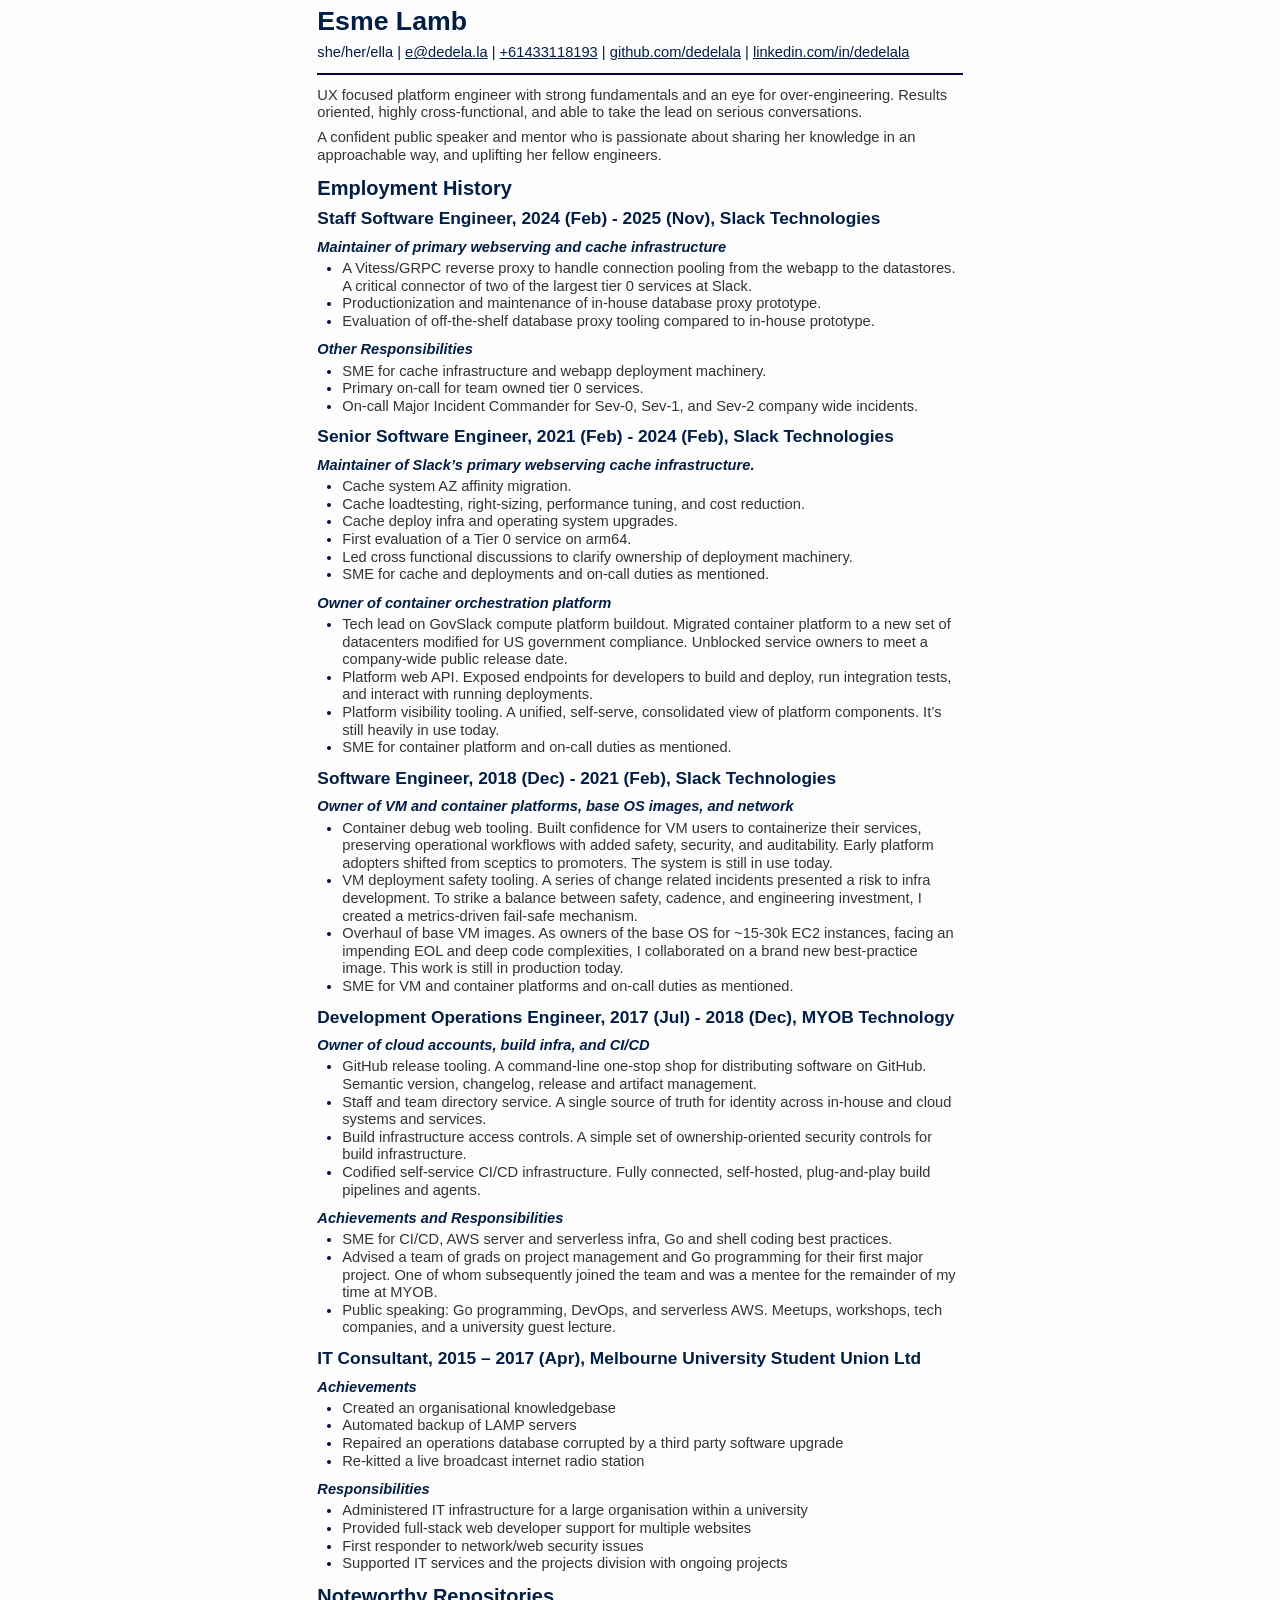
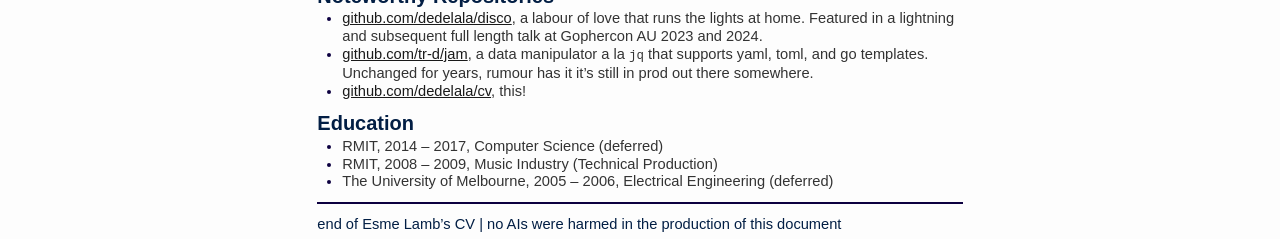
==== index.html @ 30c2322b "serving fundamentals in 2026" ====
<!DOCTYPE html>
<html xmlns="http://www.w3.org/1999/xhtml">
<head>
  <meta charset="utf-8" />
  <meta name="generator" content="pandoc 3.10" />
  <meta name="viewport" content="width=device-width, initial-scale=1.0, user-scalable=yes" />
  <meta name="author" content="Esme Lamb" />
  <title>Esme Lamb CV</title>
  <style>
    /* Default styles provided by pandoc.
    ** See https://pandoc.org/MANUAL.html#variables-for-html for config info.
    */
    html {
      color: #1a1a1a;
      background-color: #fdfdfd;
    }
    body {
      margin: 0 auto;
      max-width: 36em;
      padding-left: 50px;
      padding-right: 50px;
      padding-top: 50px;
      padding-bottom: 50px;
      hyphens: auto;
      overflow-wrap: break-word;
      text-rendering: optimizeLegibility;
      font-kerning: normal;
    }
    @media (max-width: 600px) {
      body {
        font-size: 0.9em;
        padding: 12px;
      }
      h1 {
        font-size: 1.8em;
      }
    }
    @media print {
      html {
        background-color: white;
      }
      body {
        background-color: transparent;
        color: black;
        font-size: 12pt;
      }
      p, h2, h3 {
        orphans: 3;
        widows: 3;
      }
      h2, h3, h4 {
        page-break-after: avoid;
      }
    }
    p {
      margin: 1em 0;
    }
    a {
      color: #1a1a1a;
    }
    a:visited {
      color: #1a1a1a;
    }
    img {
      max-width: 100%;
    }
    svg {
      height: auto;
      max-width: 100%;
    }
    h1, h2, h3, h4, h5, h6 {
      margin-top: 1.4em;
    }
    h5, h6 {
      font-size: 1em;
      font-style: italic;
    }
    h6 {
      font-weight: normal;
    }
    ol, ul {
      padding-left: 1.7em;
      margin-top: 1em;
    }
    li > ol, li > ul {
      margin-top: 0;
    }
    blockquote {
      margin: 1em 0 1em 1.7em;
      padding-left: 1em;
      border-left: 2px solid #e6e6e6;
      color: #606060;
    }
    code {
      white-space: pre-wrap;
      font-family: Menlo, Monaco, Consolas, 'Lucida Console', monospace;
      font-size: 85%;
      margin: 0;
      hyphens: manual;
    }
    pre {
      margin: 1em 0;
      overflow: auto;
    }
    pre code {
      padding: 0;
      overflow: visible;
      overflow-wrap: normal;
    }
    .sourceCode {
     background-color: transparent;
     overflow: visible;
    }
    hr {
      border: none;
      border-top: 1px solid #1a1a1a;
      height: 1px;
      margin: 1em 0;
    }
    table {
      margin: 1em 0;
      border-collapse: collapse;
      width: 100%;
      overflow-x: auto;
      display: block;
      font-variant-numeric: lining-nums tabular-nums;
    }
    table caption {
      margin-bottom: 0.75em;
    }
    tbody {
      margin-top: 0.5em;
      border-top: 1px solid #1a1a1a;
      border-bottom: 1px solid #1a1a1a;
    }
    th {
      border-top: 1px solid #1a1a1a;
      padding: 0.25em 0.5em 0.25em 0.5em;
    }
    td {
      padding: 0.125em 0.5em 0.25em 0.5em;
    }
    header {
      margin-bottom: 4em;
      text-align: center;
    }
    #TOC li {
      list-style: none;
    }
    #TOC ul {
      padding-left: 1.3em;
    }
    #TOC > ul {
      padding-left: 0;
    }
    #TOC a:not(:hover) {
      text-decoration: none;
    }
    span.smallcaps{font-variant: small-caps;}
    div.columns{display: flex; gap: 1.5em;}
    div.column{flex: auto;}
    @media screen {
    div.columns{gap: min(4vw, 1.5em);}
    div.column{overflow-x: auto;}
    }
    div.hanging-indent{margin-left: 1.5em; text-indent: -1.5em;}
    /* The extra [class] is a hack that increases specificity enough to
       override a similar rule in reveal.js */
    ul.task-list[class]{list-style: none;}
    ul.task-list li input[type="checkbox"] {
      font-size: inherit;
      width: 0.8em;
      margin: 0 0.8em 0.2em -1.6em;
      vertical-align: middle;
    }
    .display.math{display: block; text-align: center; margin: 0.5rem auto;}
  </style>
  <style>
  body {
      margin: auto;
      padding: 0;
      max-width: 44em;
      color: black;
      font-family: Helvetica, helvetica, Arial, arial, sans-serif;
      font-size: 11pt;
      line-height: 120%;
      color: #333;
  }
  header {
      display: none;
  }
  code {
      font-family: monospace;
  }
  h1 a, h2 a, h3 a, h4 a, h5 a {
      text-decoration: none;
      color: #000;
  }
  h1, h2, h3, h4, h5 {
      font-family: Helvetica, helvetica, Arial, arial, sans-serif;
      font-weight: bold;
      color: #000;
  }
  h1 {
      font-size: 20pt;
  }
  h2 {
      font-size: 15pt;
  }
  h3 {
      font-size: 13pt;
  }
  h4 {
      font-size: 11pt;
      font-style: italic;
  }
  h5 {
      font-size: 11pt;
      font-style: italic;
  }
  h1.title {
      font-size: 200%;
      font-weight: bold;
      padding-top: 0.2em;
      padding-bottom: 0.2em;
      text-align: left;
      border: none;
  }
  h1 {
      margin-top: 0.5em;
      margin-bottom: 0.5em;
  }
  h2, h3, h4, h5 {
      margin-top: 0.75em;
      margin-bottom: 0.25em;
  }
  p, ul {
      margin-top: 0.25em;
      margin-bottom: 0.5em;
  }
  ul ul {
      margin-top: 0;
      list-style: none;
  }
  hr {
      border: none;
      border-top: 2px solid #0c0040; /* bob ross phthalo blue you're welcome */
      margin-top: 0.75em;
      margin-bottom: 0.75em;
  }
  li::marker {
      color: #0c0040; /* phthalo blue strikes again */
  }
  body > p:last-of-type, body > p:first-of-type, body > p:first-of-type > a, h1, h2, h3, h4 {
      color: #021e44; /* bob ross prussian blue in the houuuuse */
  }
  dt code {
      font-weight: bold;
  }
  dd p {
      margin-top: 0;
  }
  div.pb {
      page-break-after: always;
  }
  </style>
</head>
<body>
<header id="title-block-header">
<h1 class="title">Esme Lamb CV</h1>
<p class="author">Esme Lamb</p>
</header>
<h1 id="esme-lamb">Esme Lamb</h1>
<p>she/her/ella | <a href="mailto:e@dedela.la">e@dedela.la</a> | <a
href="tel:+61433118193">+61433118193</a> | <a
href="https://github.com/dedelala">github.com/dedelala</a> | <a
href="https://www.linkedin.com/in/dedelala/">linkedin.com/in/dedelala</a></p>
<hr />
<p>UX focused platform engineer with strong fundamentals and an eye for
over-engineering. Results oriented, highly cross-functional, and able to
take the lead on serious conversations.</p>
<p>A confident public speaker and mentor who is passionate about sharing
her knowledge in an approachable way, and uplifting her fellow
engineers.</p>
<h2 id="employment-history">Employment History</h2>
<h3
id="staff-software-engineer-2024-feb---2025-nov-slack-technologies">Staff
Software Engineer, 2024 (Feb) - 2025 (Nov), Slack Technologies</h3>
<h4
id="maintainer-of-primary-webserving-and-cache-infrastructure">Maintainer
of primary webserving and cache infrastructure</h4>
<ul>
<li>A Vitess/GRPC reverse proxy to handle connection pooling from the
webapp to the datastores. A critical connector of two of the largest
tier 0 services at Slack.</li>
<li>Productionization and maintenance of in-house database proxy
prototype.</li>
<li>Evaluation of off-the-shelf database proxy tooling compared to
in-house prototype.</li>
</ul>
<h4 id="other-responsibilities">Other Responsibilities</h4>
<ul>
<li>SME for cache infrastructure and webapp deployment machinery.</li>
<li>Primary on-call for team owned tier 0 services.</li>
<li>On-call Major Incident Commander for Sev-0, Sev-1, and Sev-2 company
wide incidents.</li>
</ul>
<h3
id="senior-software-engineer-2021-feb---2024-feb-slack-technologies">Senior
Software Engineer, 2021 (Feb) - 2024 (Feb), Slack Technologies</h3>
<h4
id="maintainer-of-slacks-primary-webserving-cache-infrastructure.">Maintainer
of Slack’s primary webserving cache infrastructure.</h4>
<ul>
<li>Cache system AZ affinity migration.</li>
<li>Cache loadtesting, right-sizing, performance tuning, and cost
reduction.</li>
<li>Cache deploy infra and operating system upgrades.</li>
<li>First evaluation of a Tier 0 service on arm64.</li>
<li>Led cross functional discussions to clarify ownership of deployment
machinery.</li>
<li>SME for cache and deployments and on-call duties as mentioned.</li>
</ul>
<h4 id="owner-of-container-orchestration-platform">Owner of container
orchestration platform</h4>
<ul>
<li>Tech lead on GovSlack compute platform buildout. Migrated container
platform to a new set of datacenters modified for US government
compliance. Unblocked service owners to meet a company-wide public
release date.</li>
<li>Platform web API. Exposed endpoints for developers to build and
deploy, run integration tests, and interact with running
deployments.</li>
<li>Platform visibility tooling. A unified, self-serve, consolidated
view of platform components. It’s still heavily in use today.</li>
<li>SME for container platform and on-call duties as mentioned.</li>
</ul>
<h3
id="software-engineer-2018-dec---2021-feb-slack-technologies">Software
Engineer, 2018 (Dec) - 2021 (Feb), Slack Technologies</h3>
<h4
id="owner-of-vm-and-container-platforms-base-os-images-and-network">Owner
of VM and container platforms, base OS images, and network</h4>
<ul>
<li>Container debug web tooling. Built confidence for VM users to
containerize their services, preserving operational workflows with added
safety, security, and auditability. Early platform adopters shifted from
sceptics to promoters. The system is still in use today.</li>
<li>VM deployment safety tooling. A series of change related incidents
presented a risk to infra development. To strike a balance between
safety, cadence, and engineering investment, I created a metrics-driven
fail-safe mechanism.</li>
<li>Overhaul of base VM images. As owners of the base OS for ~15-30k EC2
instances, facing an impending EOL and deep code complexities, I
collaborated on a brand new best-practice image. This work is still in
production today.</li>
<li>SME for VM and container platforms and on-call duties as
mentioned.</li>
</ul>
<h3
id="development-operations-engineer-2017-jul---2018-dec-myob-technology">Development
Operations Engineer, 2017 (Jul) - 2018 (Dec), MYOB Technology</h3>
<h4 id="owner-of-cloud-accounts-build-infra-and-cicd">Owner of cloud
accounts, build infra, and CI/CD</h4>
<ul>
<li>GitHub release tooling. A command-line one-stop shop for
distributing software on GitHub. Semantic version, changelog, release
and artifact management.</li>
<li>Staff and team directory service. A single source of truth for
identity across in-house and cloud systems and services.</li>
<li>Build infrastructure access controls. A simple set of
ownership-oriented security controls for build infrastructure.</li>
<li>Codified self-service CI/CD infrastructure. Fully connected,
self-hosted, plug-and-play build pipelines and agents.</li>
</ul>
<h4 id="achievements-and-responsibilities">Achievements and
Responsibilities</h4>
<ul>
<li>SME for CI/CD, AWS server and serverless infra, Go and shell coding
best practices.</li>
<li>Advised a team of grads on project management and Go programming for
their first major project. One of whom subsequently joined the team and
was a mentee for the remainder of my time at MYOB.</li>
<li>Public speaking: Go programming, DevOps, and serverless AWS.
Meetups, workshops, tech companies, and a university guest lecture.</li>
</ul>
<h3
id="it-consultant-2015-2017-apr-melbourne-university-student-union-ltd">IT
Consultant, 2015 – 2017 (Apr), Melbourne University Student Union
Ltd</h3>
<h4 id="achievements">Achievements</h4>
<ul>
<li>Created an organisational knowledgebase</li>
<li>Automated backup of LAMP servers</li>
<li>Repaired an operations database corrupted by a third party software
upgrade</li>
<li>Re-kitted a live broadcast internet radio station</li>
</ul>
<h4 id="responsibilities">Responsibilities</h4>
<ul>
<li>Administered IT infrastructure for a large organisation within a
university</li>
<li>Provided full-stack web developer support for multiple websites</li>
<li>First responder to network/web security issues</li>
<li>Supported IT services and the projects division with ongoing
projects</li>
</ul>
<h2 id="noteworthy-repositories">Noteworthy Repositories</h2>
<ul>
<li><a
href="https://github.com/dedelala/disco">github.com/dedelala/disco</a>,
a labour of love that runs the lights at home. Featured in a lightning
and subsequent full length talk at Gophercon AU 2023 and 2024.</li>
<li><a href="https://github.com/tr-d/jam">github.com/tr-d/jam</a>, a
data manipulator a la <code>jq</code> that supports yaml, toml, and go
templates. Unchanged for years, rumour has it it’s still in prod out
there somewhere.</li>
<li><a href="https://github.com/dedelala/cv">github.com/dedelala/cv</a>,
this!</li>
</ul>
<h2 id="education">Education</h2>
<ul>
<li>RMIT, 2014 – 2017, Computer Science (deferred)</li>
<li>RMIT, 2008 – 2009, Music Industry (Technical Production)</li>
<li>The University of Melbourne, 2005 – 2006, Electrical Engineering
(deferred)</li>
</ul>
<hr />
<p>end of Esme Lamb’s CV | no AIs were harmed in the production of this
document</p>
</body>
</html>
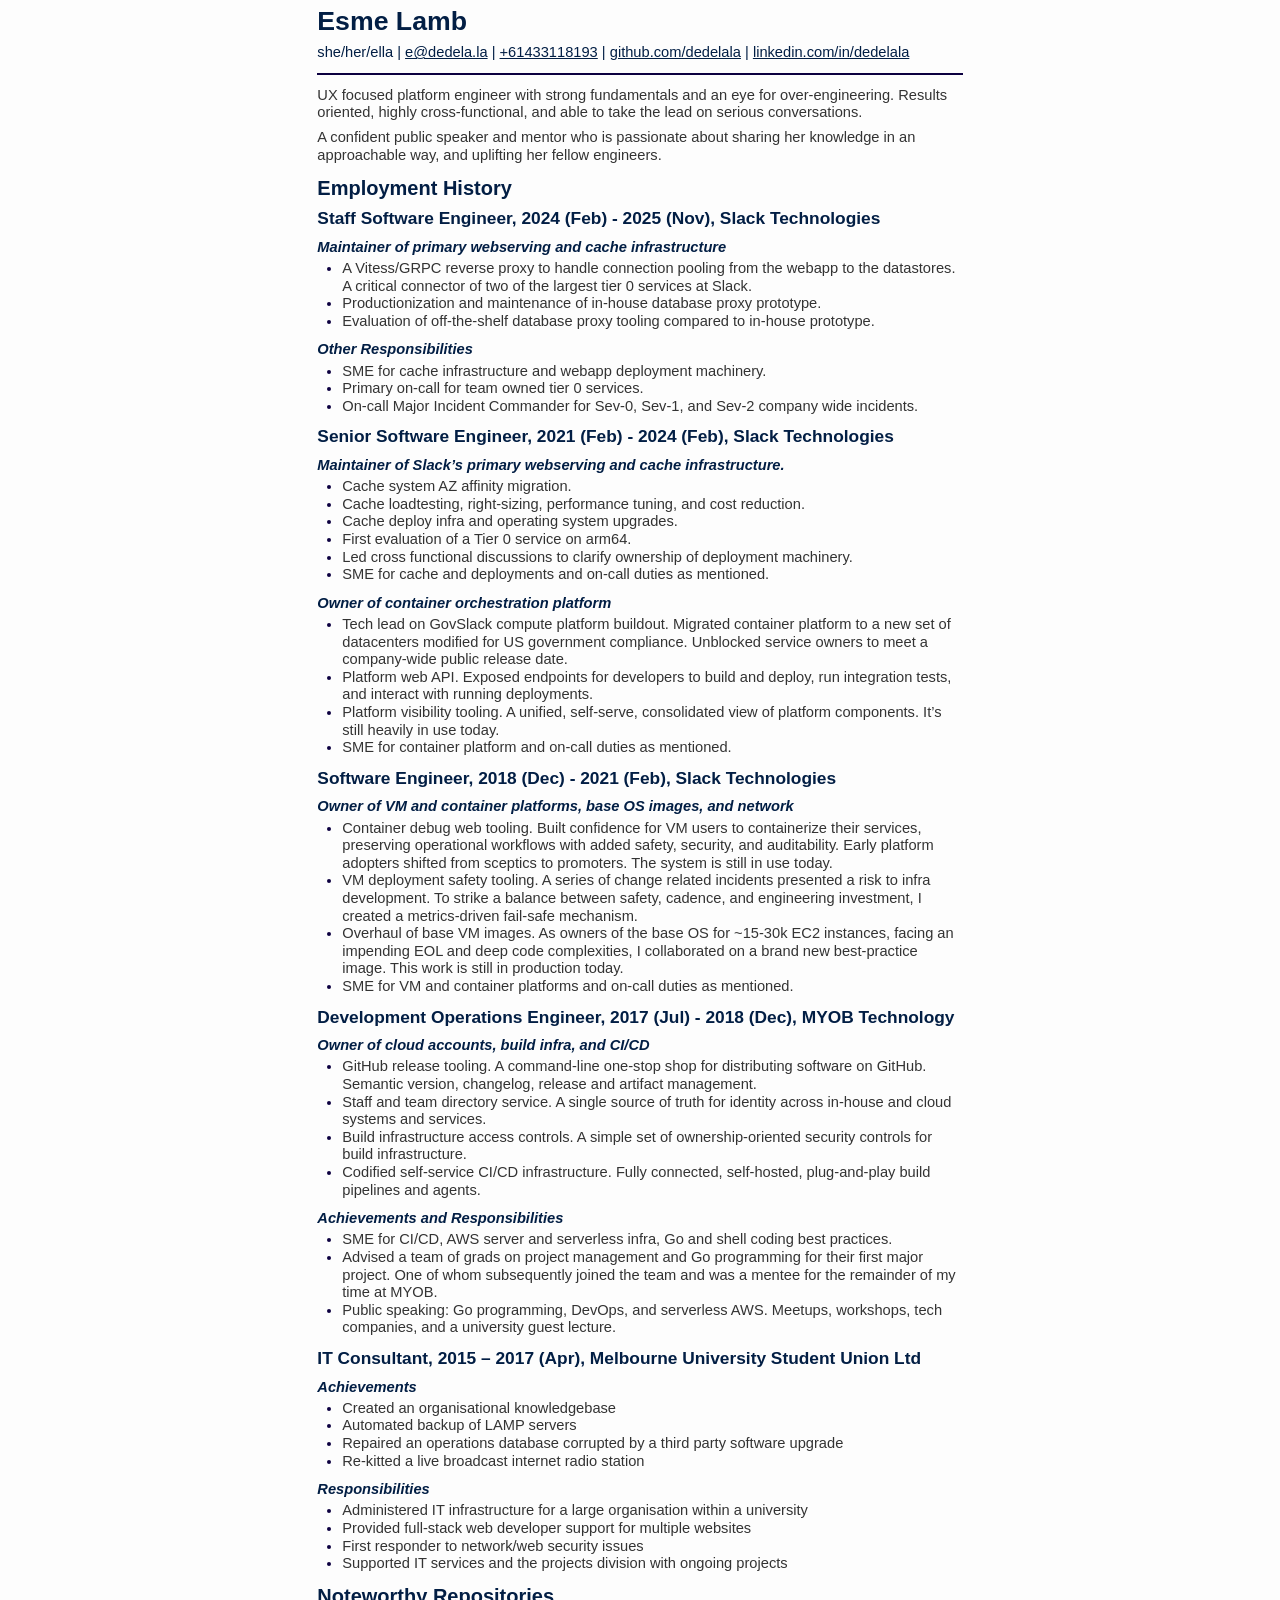
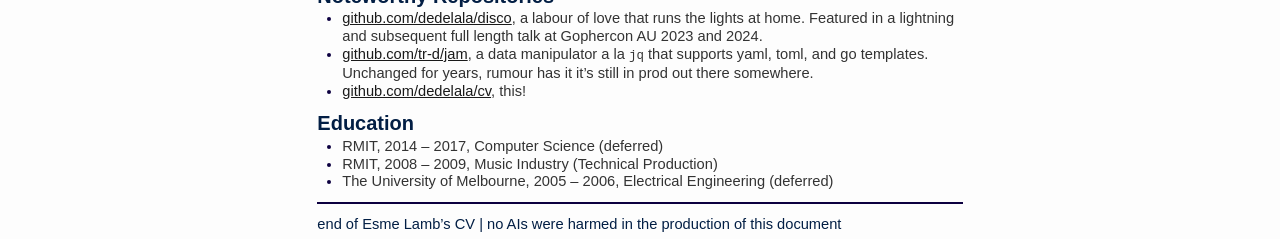
==== commit 653efca9: "load bearing and" ====
--- a/index.html
+++ b/index.html
@@ -309,8 +309,8 @@
 id="senior-software-engineer-2021-feb---2024-feb-slack-technologies">Senior
 Software Engineer, 2021 (Feb) - 2024 (Feb), Slack Technologies</h3>
 <h4
-id="maintainer-of-slacks-primary-webserving-cache-infrastructure.">Maintainer
-of Slack’s primary webserving cache infrastructure.</h4>
+id="maintainer-of-slacks-primary-webserving-and-cache-infrastructure.">Maintainer
+of Slack’s primary webserving and cache infrastructure.</h4>
 <ul>
 <li>Cache system AZ affinity migration.</li>
 <li>Cache loadtesting, right-sizing, performance tuning, and cost
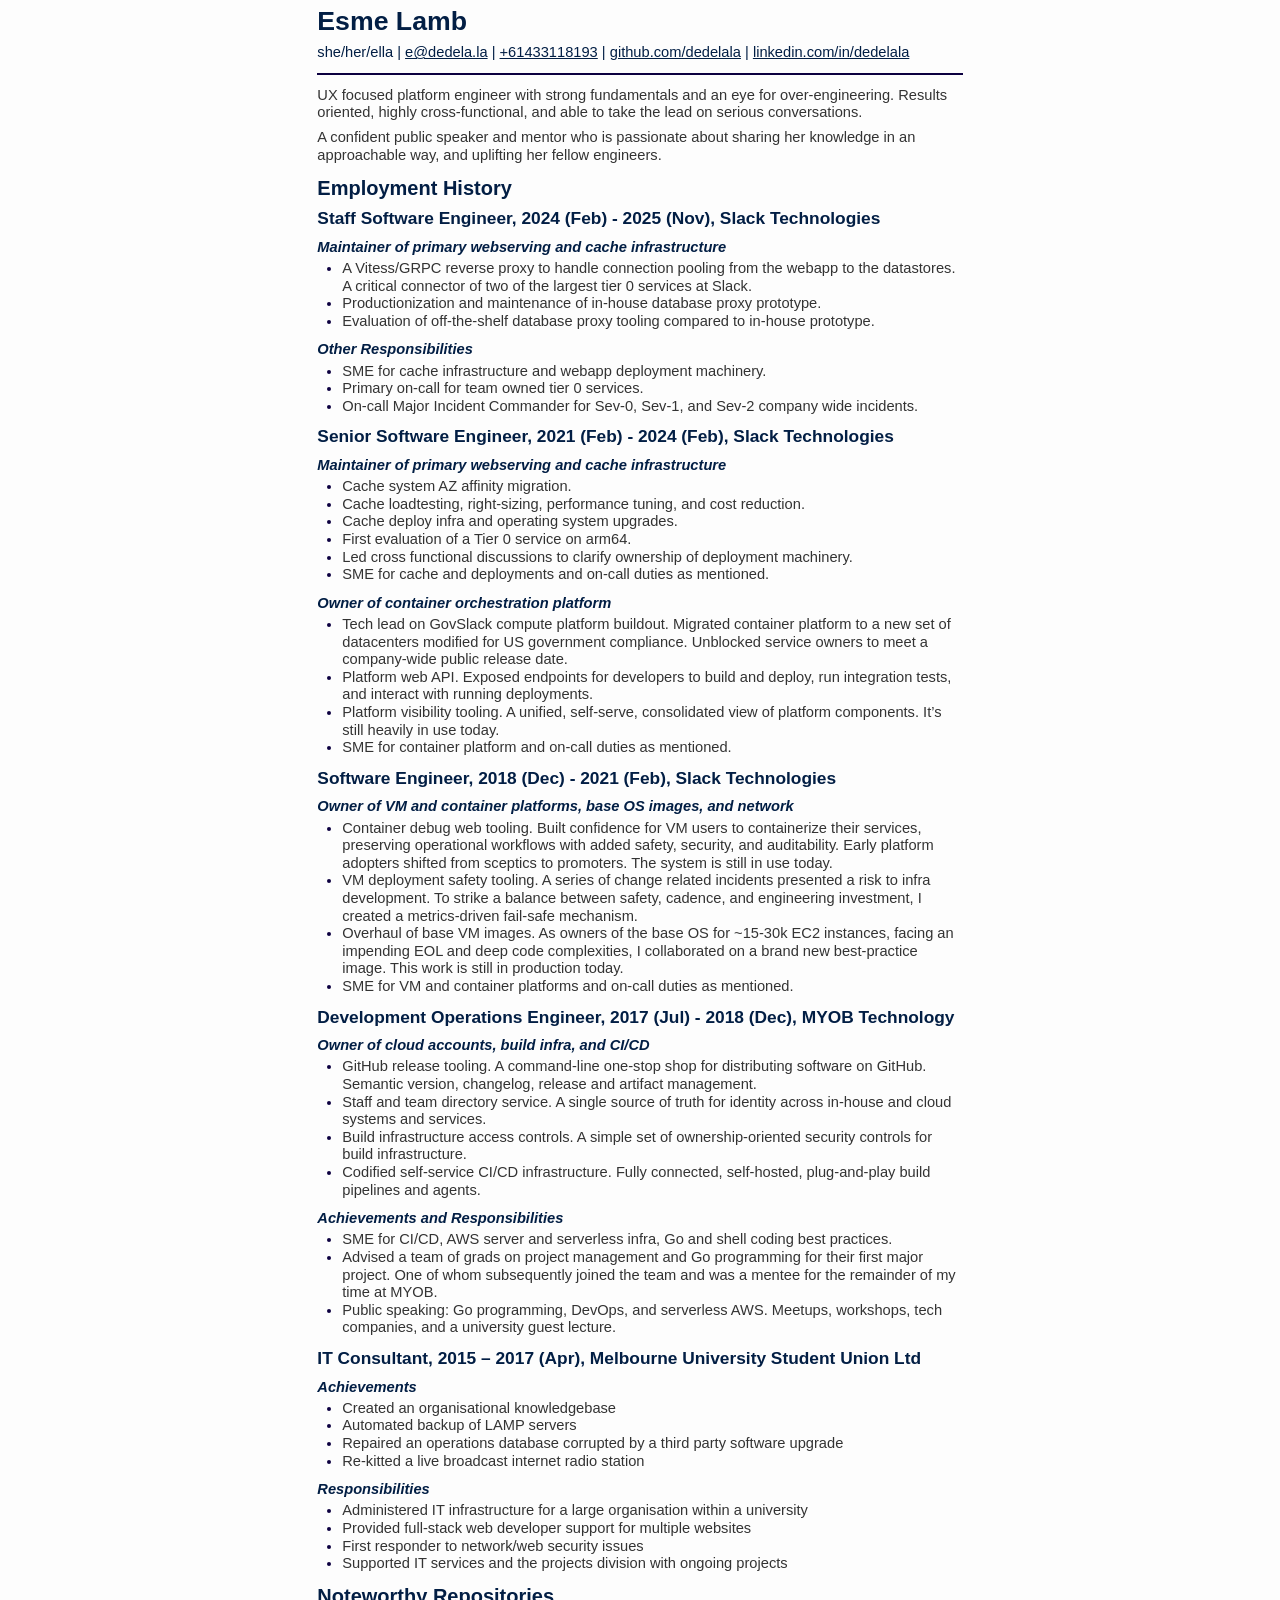
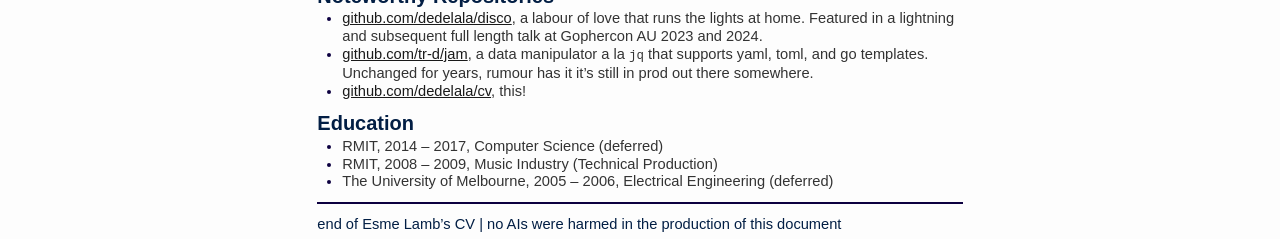
==== commit bca546f9: "oh the proof reads of it all" ====
--- a/index.html
+++ b/index.html
@@ -309,8 +309,8 @@
 id="senior-software-engineer-2021-feb---2024-feb-slack-technologies">Senior
 Software Engineer, 2021 (Feb) - 2024 (Feb), Slack Technologies</h3>
 <h4
-id="maintainer-of-slacks-primary-webserving-and-cache-infrastructure.">Maintainer
-of Slack’s primary webserving and cache infrastructure.</h4>
+id="maintainer-of-primary-webserving-and-cache-infrastructure-1">Maintainer
+of primary webserving and cache infrastructure</h4>
 <ul>
 <li>Cache system AZ affinity migration.</li>
 <li>Cache loadtesting, right-sizing, performance tuning, and cost
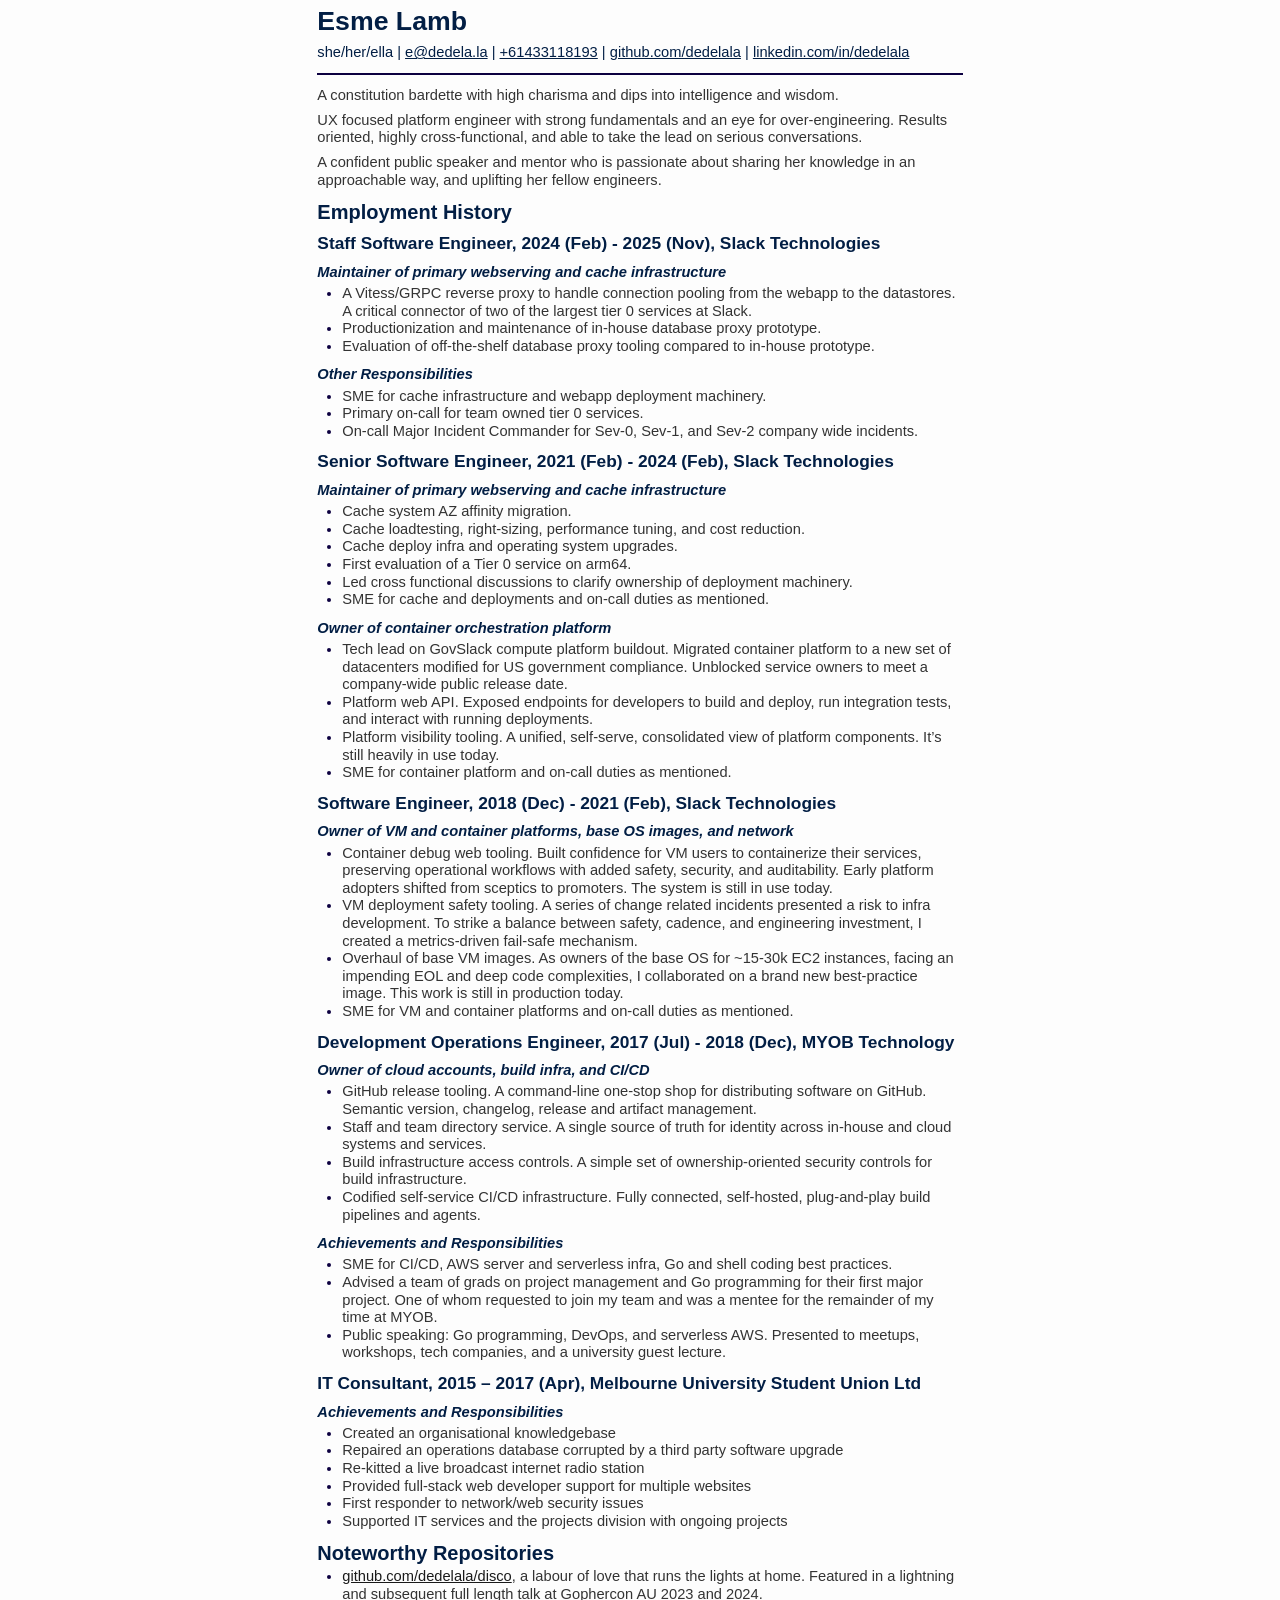
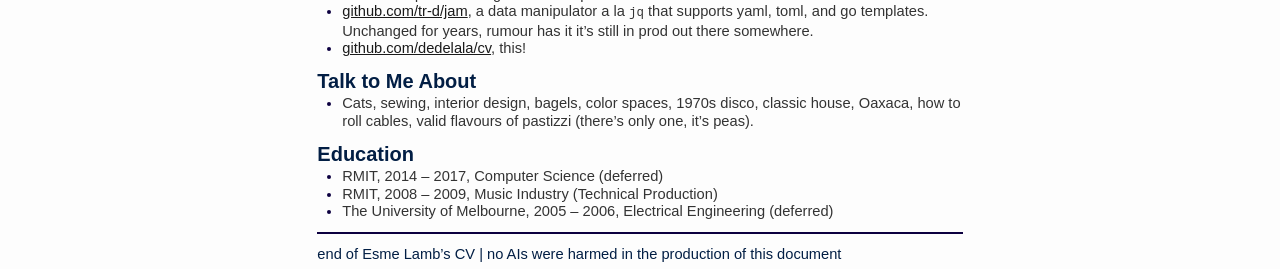
==== commit 964d7536: "lighten it up a tad" ====
--- a/index.html
+++ b/index.html
@@ -276,6 +276,8 @@
 href="https://github.com/dedelala">github.com/dedelala</a> | <a
 href="https://www.linkedin.com/in/dedelala/">linkedin.com/in/dedelala</a></p>
 <hr />
+<p>A constitution bardette with high charisma and dips into intelligence
+and wisdom.</p>
 <p>UX focused platform engineer with strong fundamentals and an eye for
 over-engineering. Results oriented, highly cross-functional, and able to
 take the lead on serious conversations.</p>
@@ -379,27 +381,23 @@
 <li>SME for CI/CD, AWS server and serverless infra, Go and shell coding
 best practices.</li>
 <li>Advised a team of grads on project management and Go programming for
-their first major project. One of whom subsequently joined the team and
-was a mentee for the remainder of my time at MYOB.</li>
+their first major project. One of whom requested to join my team and was
+a mentee for the remainder of my time at MYOB.</li>
 <li>Public speaking: Go programming, DevOps, and serverless AWS.
-Meetups, workshops, tech companies, and a university guest lecture.</li>
+Presented to meetups, workshops, tech companies, and a university guest
+lecture.</li>
 </ul>
 <h3
 id="it-consultant-2015-2017-apr-melbourne-university-student-union-ltd">IT
 Consultant, 2015 – 2017 (Apr), Melbourne University Student Union
 Ltd</h3>
-<h4 id="achievements">Achievements</h4>
+<h4 id="achievements-and-responsibilities-1">Achievements and
+Responsibilities</h4>
 <ul>
 <li>Created an organisational knowledgebase</li>
-<li>Automated backup of LAMP servers</li>
 <li>Repaired an operations database corrupted by a third party software
 upgrade</li>
 <li>Re-kitted a live broadcast internet radio station</li>
-</ul>
-<h4 id="responsibilities">Responsibilities</h4>
-<ul>
-<li>Administered IT infrastructure for a large organisation within a
-university</li>
 <li>Provided full-stack web developer support for multiple websites</li>
 <li>First responder to network/web security issues</li>
 <li>Supported IT services and the projects division with ongoing
@@ -418,6 +416,12 @@
 <li><a href="https://github.com/dedelala/cv">github.com/dedelala/cv</a>,
 this!</li>
 </ul>
+<h2 id="talk-to-me-about">Talk to Me About</h2>
+<ul>
+<li>Cats, sewing, interior design, bagels, color spaces, 1970s disco,
+classic house, Oaxaca, how to roll cables, valid flavours of pastizzi
+(there’s only one, it’s peas).</li>
+</ul>
 <h2 id="education">Education</h2>
 <ul>
 <li>RMIT, 2014 – 2017, Computer Science (deferred)</li>
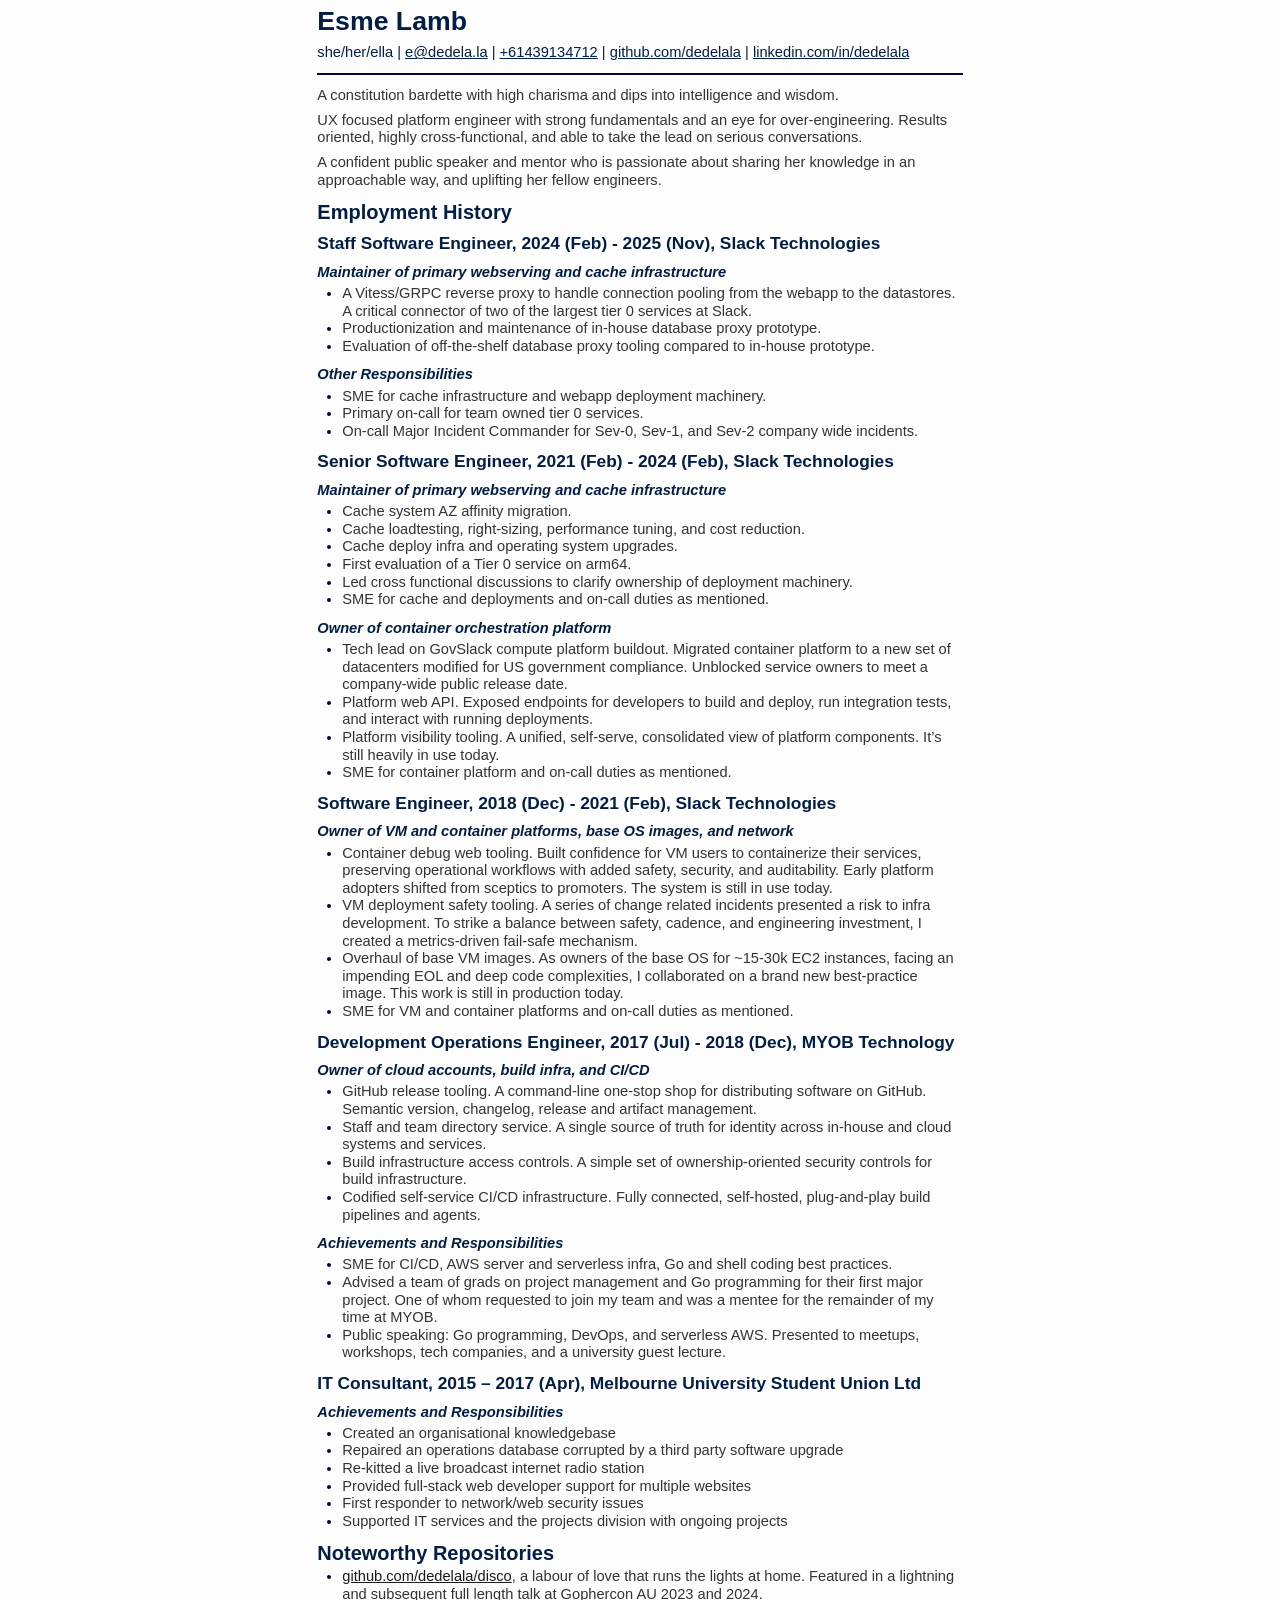
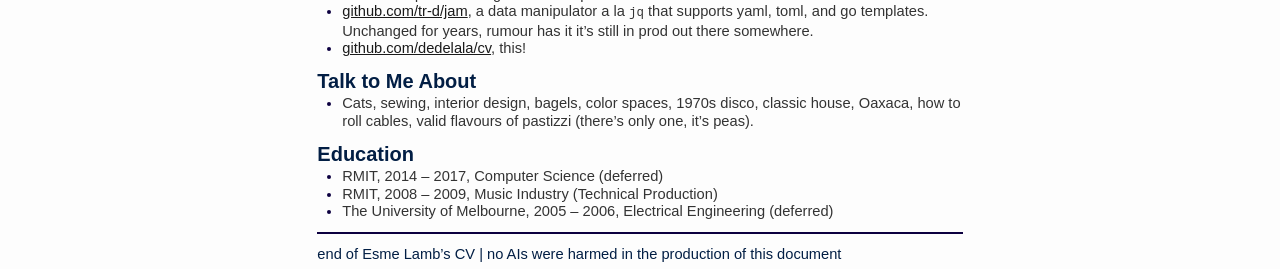
==== commit f35470ca: "thats not my number" ====
--- a/index.html
+++ b/index.html
@@ -272,7 +272,7 @@
 </header>
 <h1 id="esme-lamb">Esme Lamb</h1>
 <p>she/her/ella | <a href="mailto:e@dedela.la">e@dedela.la</a> | <a
-href="tel:+61433118193">+61433118193</a> | <a
+href="tel:+61439134712">+61439134712</a> | <a
 href="https://github.com/dedelala">github.com/dedelala</a> | <a
 href="https://www.linkedin.com/in/dedelala/">linkedin.com/in/dedelala</a></p>
 <hr />
